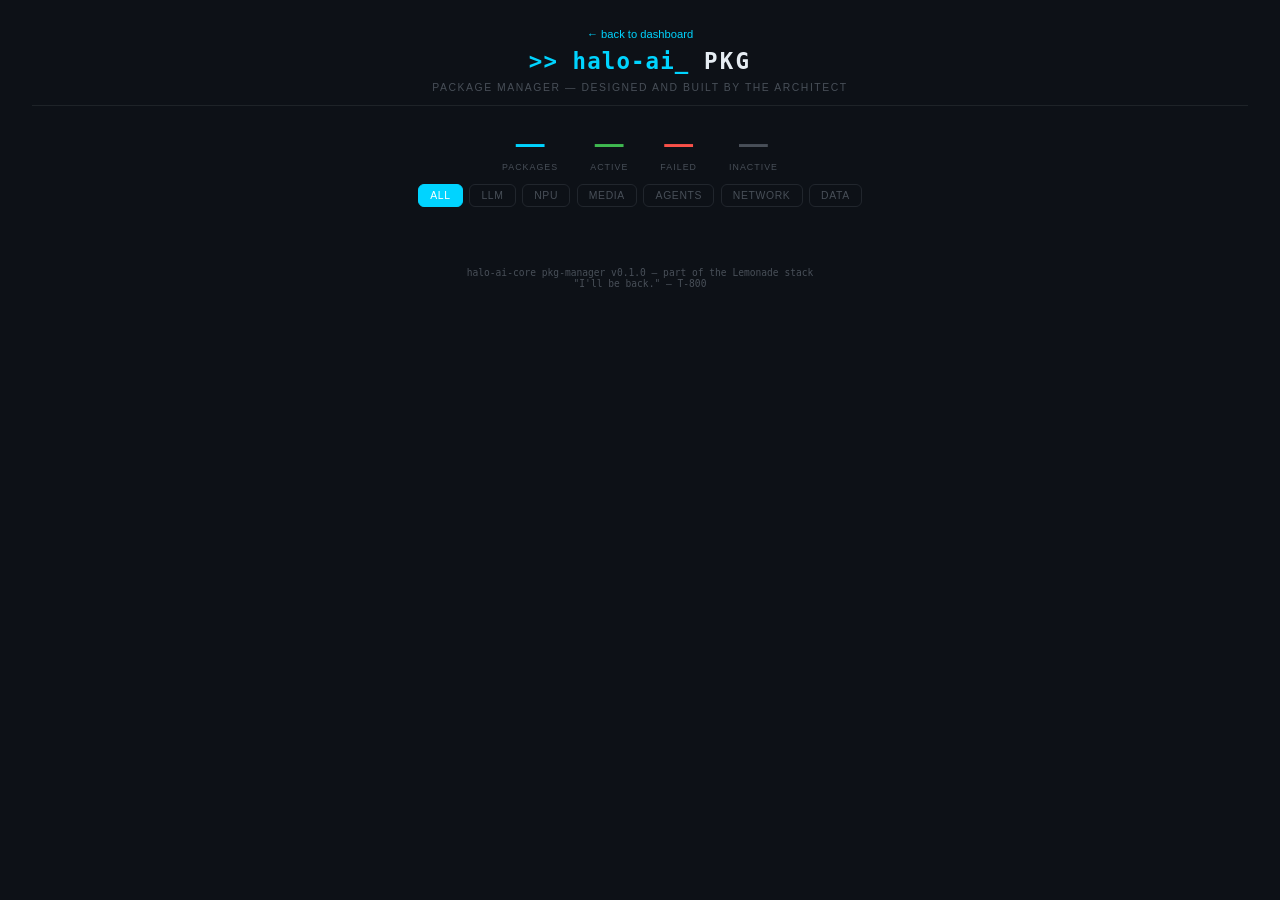
==== dashboard/packages.html @ 4f4d616e "add package manager dashboard and Caddy route New self-contained package manager service (pkg-manage" ====
<!DOCTYPE html>
<html lang="en" data-theme="dark" data-glass="frosted">
<head>
<meta charset="UTF-8">
<meta name="viewport" content="width=device-width, initial-scale=1.0">
<title>>> halo-ai_ PKG</title>
<style>
[data-theme="dark"] {
--bg:#0d1117;--surface:#161b22;--border:#21262d;--text:#e6edf3;--text-dim:#8b949e;--text-muted:#484f58;
--accent:#00d4ff;--green:#3fb950;--line:rgba(230,237,243,0.08);
--glass-frosted:rgba(22,27,34,0.7);--glass-clear:rgba(22,27,34,0.3);
--glow-border:rgba(0,212,255,0.3);--glow-shadow:rgba(0,212,255,0.1);--dot-green:rgba(63,185,80,0.5);
--npu:#3fb950;--gpu:#00d4ff;--img:#e879f9;--aud:#fb923c;
--orange:#fb923c;--red:#f85149;--btn-bg:#21262d;--btn-active:#00d4ff;
}
[data-theme="midnight"] {
--bg:#020817;--surface:#0a1628;--border:#1a2744;--text:#c8d6e5;--text-dim:#6b7fa3;--text-muted:#3a4f6f;
--accent:#4facfe;--green:#00f5a0;--line:rgba(200,214,229,0.06);
--glass-frosted:rgba(10,22,40,0.7);--glass-clear:rgba(10,22,40,0.3);
--glow-border:rgba(79,172,254,0.3);--glow-shadow:rgba(79,172,254,0.1);--dot-green:rgba(0,245,160,0.5);
--npu:#00f5a0;--gpu:#4facfe;--img:#c084fc;--aud:#fdba74;
--orange:#fdba74;--red:#f87171;--btn-bg:#132040;--btn-active:#4facfe;
}
[data-theme="ember"] {
--bg:#1a0a0a;--surface:#2a1215;--border:#4a2025;--text:#f0d0c0;--text-dim:#a08070;--text-muted:#604540;
--accent:#ff6b35;--green:#ffd700;--line:rgba(240,208,192,0.06);
--glass-frosted:rgba(42,18,21,0.7);--glass-clear:rgba(42,18,21,0.3);
--glow-border:rgba(255,107,53,0.3);--glow-shadow:rgba(255,107,53,0.1);--dot-green:rgba(255,215,0,0.5);
--npu:#ffd700;--gpu:#ff6b35;--img:#f472b6;--aud:#fbbf24;
--orange:#fbbf24;--red:#ef4444;--btn-bg:#3a1a20;--btn-active:#ff6b35;
}
[data-glass="frosted"] .pkg-card { background:var(--glass-frosted);backdrop-filter:blur(12px);-webkit-backdrop-filter:blur(12px); }
* { margin:0;padding:0;box-sizing:border-box; }
body { background:var(--bg);color:var(--text);font-family:-apple-system,BlinkMacSystemFont,'Segoe UI',Roboto,sans-serif;min-height:100vh; }
.mono { font-family:'SF Mono','Cascadia Code','Fira Code',Consolas,monospace; }

/* ── Header ── */
.header { padding:1.5rem 2rem 0;text-align:center; }
.logo { font-size:1.4rem;font-weight:700;letter-spacing:.05em;margin-bottom:.5rem; }
.logo .chevron { color:var(--accent); }
.logo .name { color:var(--accent); }
.logo .pkg { color:var(--text);font-weight:900;letter-spacing:.1em; }
.subtitle { font-size:.65rem;color:var(--text-muted);letter-spacing:.15em;text-transform:uppercase;margin-bottom:.5rem; }
.back-link { font-size:.7rem;color:var(--accent);text-decoration:none;display:inline-block;margin-bottom:.5rem; }
.back-link:hover { text-decoration:underline; }
.divider { width:100%;height:1px;background:var(--line);margin:.75rem 0; }

/* ── Summary Bar ── */
.summary { display:flex;justify-content:center;gap:2rem;padding:.75rem 2rem;flex-wrap:wrap; }
.sum-item { text-align:center; }
.sum-value { font-size:1.8rem;font-weight:800;line-height:1; }
.sum-value.active { color:var(--green); }
.sum-value.failed { color:var(--red); }
.sum-value.total { color:var(--accent); }
.sum-label { font-size:.55rem;color:var(--text-muted);text-transform:uppercase;letter-spacing:.12em;margin-top:.2rem; }

/* ── Filters ── */
.filters { display:flex;justify-content:center;gap:.4rem;padding:0 2rem .75rem;flex-wrap:wrap; }
.filter-btn {
  padding:.3rem .7rem;border-radius:6px;border:1px solid var(--border);
  background:transparent;color:var(--text-muted);font-size:.65rem;cursor:pointer;
  font-family:inherit;transition:all .2s;text-transform:uppercase;letter-spacing:.06em;
}
.filter-btn:hover { border-color:var(--accent);color:var(--text); }
.filter-btn.active { background:var(--btn-active);color:#fff;border-color:var(--btn-active); }

/* ── Package Grid ── */
.pkg-grid { display:grid;grid-template-columns:repeat(auto-fill,minmax(320px,1fr));gap:1rem;padding:0 2rem 2rem;max-width:1400px;margin:0 auto; }
.pkg-card {
  border:1px solid var(--border);border-radius:10px;padding:1rem;
  transition:all .3s;position:relative;overflow:hidden;
}
.pkg-card:hover { border-color:var(--glow-border);box-shadow:0 6px 24px rgba(0,0,0,.3); }
.pkg-card.status-active { border-left:3px solid var(--green); }
.pkg-card.status-failed { border-left:3px solid var(--red); }
.pkg-card.status-inactive { border-left:3px solid var(--text-muted); }

.pkg-header { display:flex;align-items:center;gap:.5rem;margin-bottom:.5rem; }
.pkg-dot { width:8px;height:8px;border-radius:50%;flex-shrink:0; }
.pkg-dot.active { background:var(--green);box-shadow:0 0 8px var(--dot-green); }
.pkg-dot.failed { background:var(--red);box-shadow:0 0 8px rgba(248,81,73,.4); }
.pkg-dot.inactive { background:var(--text-muted); }
.pkg-dot.na { background:var(--text-muted);opacity:.4; }
.pkg-name { font-size:.9rem;font-weight:700;flex:1; }
.pkg-version { font-size:.6rem;color:var(--accent);font-weight:600; }

.pkg-desc { font-size:.65rem;color:var(--text-dim);margin-bottom:.6rem; }

.pkg-meta { display:flex;flex-wrap:wrap;gap:.3rem;margin-bottom:.6rem; }
.pkg-pill {
  font-size:.55rem;padding:.15rem .4rem;border-radius:3px;
  border:1px solid var(--border);color:var(--text-muted);
  text-transform:uppercase;letter-spacing:.06em;
}
.pkg-pill.cat-llm { border-color:var(--gpu);color:var(--gpu); }
.pkg-pill.cat-npu { border-color:var(--npu);color:var(--npu); }
.pkg-pill.cat-media { border-color:var(--img);color:var(--img); }
.pkg-pill.cat-agents { border-color:var(--accent);color:var(--accent); }
.pkg-pill.cat-network { border-color:var(--green);color:var(--green); }
.pkg-pill.cat-data { border-color:var(--orange);color:var(--orange); }
.pkg-pill.port { border-color:var(--text-muted);color:var(--text-dim); }

.pkg-actions { display:flex;gap:.3rem;flex-wrap:wrap; }
.act-btn {
  padding:.3rem .6rem;border-radius:5px;border:1px solid var(--border);
  background:transparent;color:var(--text-muted);font-size:.6rem;cursor:pointer;
  font-family:inherit;transition:all .2s;
}
.act-btn:hover { border-color:var(--accent);color:var(--accent); }
.act-btn.start { border-color:var(--green);color:var(--green); }
.act-btn.start:hover { background:var(--green);color:#fff; }
.act-btn.stop { border-color:var(--red);color:var(--red); }
.act-btn.stop:hover { background:var(--red);color:#fff; }
.act-btn.restart { border-color:var(--orange);color:var(--orange); }
.act-btn.restart:hover { background:var(--orange);color:#fff; }
.act-btn.build { border-color:var(--accent);color:var(--accent); }
.act-btn.build:hover { background:var(--accent);color:#fff; }
.act-btn:disabled { opacity:.3;cursor:not-allowed; }

/* ── Toast ── */
.toast {
  position:fixed;bottom:2rem;right:2rem;padding:.6rem 1rem;border-radius:8px;
  background:var(--surface);border:1px solid var(--accent);color:var(--text);
  font-size:.75rem;z-index:999;opacity:0;transform:translateY(10px);
  transition:all .3s;pointer-events:none;
}
.toast.show { opacity:1;transform:translateY(0); }

/* ── Footer ── */
.footer { text-align:center;padding:1rem 2rem 2rem;font-size:.6rem;color:var(--text-muted); }

@media (max-width:750px) {
  .pkg-grid { grid-template-columns:1fr;padding:0 1rem 1rem; }
  .header { padding:1rem 1rem 0; }
  .summary { gap:1rem; }
}
</style>
</head>
<body>

<div class="header">
  <a href="/" class="back-link">&larr; back to dashboard</a>
  <div class="logo mono">
    <span class="chevron">&gt;&gt;</span>
    <span class="name"> halo-ai_</span>
    <span class="pkg"> PKG</span>
  </div>
  <div class="subtitle">Package Manager — Designed and built by the architect</div>
  <div class="divider"></div>
</div>

<div class="summary" id="summary">
  <div class="sum-item"><div class="sum-value total" id="s-total">—</div><div class="sum-label">Packages</div></div>
  <div class="sum-item"><div class="sum-value active" id="s-active">—</div><div class="sum-label">Active</div></div>
  <div class="sum-item"><div class="sum-value failed" id="s-failed">—</div><div class="sum-label">Failed</div></div>
  <div class="sum-item"><div class="sum-value" style="color:var(--text-muted)" id="s-inactive">—</div><div class="sum-label">Inactive</div></div>
</div>

<div class="filters" id="filters">
  <button class="filter-btn active" data-filter="all">All</button>
  <button class="filter-btn" data-filter="llm">LLM</button>
  <button class="filter-btn" data-filter="npu">NPU</button>
  <button class="filter-btn" data-filter="media">Media</button>
  <button class="filter-btn" data-filter="agents">Agents</button>
  <button class="filter-btn" data-filter="network">Network</button>
  <button class="filter-btn" data-filter="data">Data</button>
</div>

<div class="pkg-grid" id="grid"></div>

<div class="toast" id="toast"></div>

<div class="footer mono">
  halo-ai-core pkg-manager v0.1.0 — part of the Lemonade stack<br>
  "I'll be back." — T-800
</div>

<script>
const API = window.location.origin;
let allPkgs = [];
let currentFilter = 'all';

function toast(msg) {
  const t = document.getElementById('toast');
  t.textContent = msg;
  t.classList.add('show');
  setTimeout(() => t.classList.remove('show'), 3000);
}

async function fetchPkgs() {
  try {
    const r = await fetch(API + '/api/packages');
    allPkgs = await r.json();
    render();
  } catch (e) {
    console.error('Failed to fetch packages:', e);
  }
}

async function fetchSummary() {
  try {
    const r = await fetch(API + '/api/summary');
    const s = await r.json();
    document.getElementById('s-total').textContent = s.total;
    document.getElementById('s-active').textContent = s.active;
    document.getElementById('s-failed').textContent = s.failed;
    document.getElementById('s-inactive').textContent = s.inactive;
  } catch (e) {}
}

async function svcAction(service, action) {
  toast(`${action}ing ${service}...`);
  try {
    const r = await fetch(API + '/api/service', {
      method: 'POST',
      headers: {'Content-Type': 'application/json'},
      body: JSON.stringify({service, action})
    });
    const data = await r.json();
    toast(`${service}: ${data.status}`);
    setTimeout(() => { fetchPkgs(); fetchSummary(); }, 1000);
  } catch (e) {
    toast(`Error: ${e.message}`);
  }
}

async function buildPkg(name) {
  toast(`Building ${name}...`);
  try {
    const r = await fetch(API + '/api/build', {
      method: 'POST',
      headers: {'Content-Type': 'application/json'},
      body: JSON.stringify({package: name})
    });
    const data = await r.json();
    toast(`${name}: build started — log: ${data.log}`);
  } catch (e) {
    toast(`Build error: ${e.message}`);
  }
}

function render() {
  const grid = document.getElementById('grid');
  const filtered = currentFilter === 'all' ? allPkgs : allPkgs.filter(p => p.category === currentFilter);

  grid.innerHTML = filtered.map(p => {
    const st = p.status === 'n/a' ? 'na' : p.status;
    const ports = (p.ports || []).map(port => `<span class="pkg-pill port">:${port}</span>`).join('');
    const hasSvc = !!p.service;
    const hasBuild = !!p.build_cmd;

    return `
    <div class="pkg-card status-${st}">
      <div class="pkg-header">
        <div class="pkg-dot ${st}"></div>
        <div class="pkg-name mono">${p.name}</div>
        <div class="pkg-version mono">${p.version}</div>
      </div>
      <div class="pkg-desc">${p.description}</div>
      <div class="pkg-meta">
        <span class="pkg-pill cat-${p.category}">${p.category}</span>
        ${p.source ? `<span class="pkg-pill">${p.source.split(':')[0]}</span>` : ''}
        ${ports}
      </div>
      <div class="pkg-actions">
        ${hasSvc && st !== 'active' ? `<button class="act-btn start" onclick="svcAction('${p.service}','start')">Start</button>` : ''}
        ${hasSvc && st === 'active' ? `<button class="act-btn stop" onclick="svcAction('${p.service}','stop')">Stop</button>` : ''}
        ${hasSvc ? `<button class="act-btn restart" onclick="svcAction('${p.service}','restart')">Restart</button>` : ''}
        ${hasBuild ? `<button class="act-btn build" onclick="buildPkg('${p.name}')">Build</button>` : ''}
      </div>
    </div>`;
  }).join('');
}

// Filter buttons
document.getElementById('filters').addEventListener('click', e => {
  if (!e.target.classList.contains('filter-btn')) return;
  document.querySelectorAll('.filter-btn').forEach(b => b.classList.remove('active'));
  e.target.classList.add('active');
  currentFilter = e.target.dataset.filter;
  render();
});

// Theme sync — read from parent if in iframe, else localStorage
const savedTheme = localStorage.getItem('halo-theme') || 'dark';
const savedGlass = localStorage.getItem('halo-glass') || 'frosted';
document.documentElement.setAttribute('data-theme', savedTheme);
document.documentElement.setAttribute('data-glass', savedGlass);

// Initial load
fetchPkgs();
fetchSummary();

// Auto-refresh every 10s
setInterval(() => { fetchPkgs(); fetchSummary(); }, 10000);
</script>
</body>
</html>
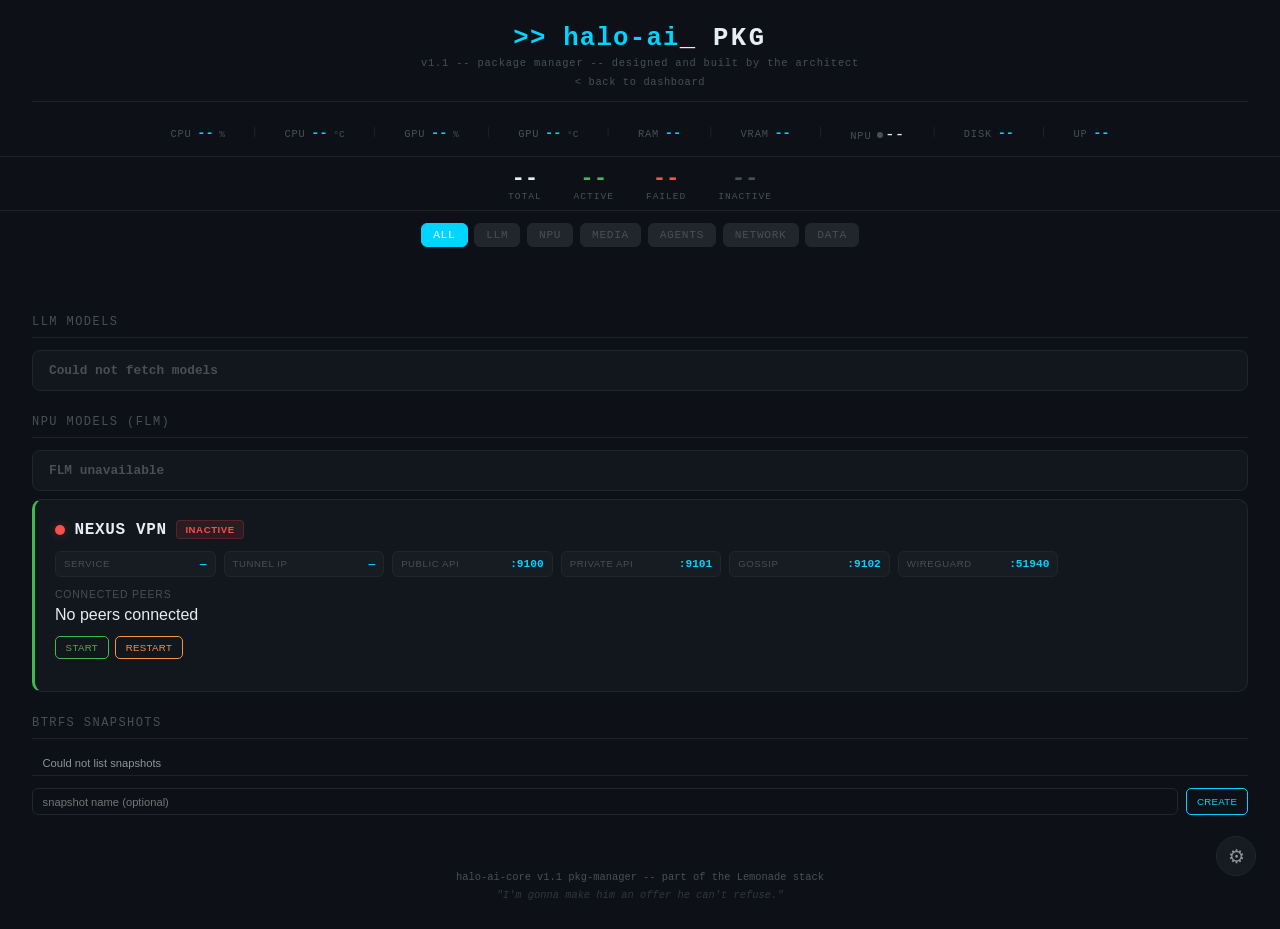
==== commit 1f0cf517: "v1.1: unified package manager + Nexus replaces SSH Mesh everywhere - pkg-manager.py: full rewrite me" ====
--- a/dashboard/packages.html
+++ b/dashboard/packages.html
@@ -5,294 +5,662 @@
 <meta name="viewport" content="width=device-width, initial-scale=1.0">
 <title>>> halo-ai_ PKG</title>
 <style>
+/* ── Theme Variables ── */
 [data-theme="dark"] {
---bg:#0d1117;--surface:#161b22;--border:#21262d;--text:#e6edf3;--text-dim:#8b949e;--text-muted:#484f58;
---accent:#00d4ff;--green:#3fb950;--line:rgba(230,237,243,0.08);
---glass-frosted:rgba(22,27,34,0.7);--glass-clear:rgba(22,27,34,0.3);
---glow-border:rgba(0,212,255,0.3);--glow-shadow:rgba(0,212,255,0.1);--dot-green:rgba(63,185,80,0.5);
---npu:#3fb950;--gpu:#00d4ff;--img:#e879f9;--aud:#fb923c;
---orange:#fb923c;--red:#f85149;--btn-bg:#21262d;--btn-active:#00d4ff;
+ --bg:#0d1117;--surface:#161b22;--border:#21262d;--text:#e6edf3;--text-dim:#8b949e;--text-muted:#484f58;
+ --accent:#00d4ff;--green:#3fb950;--red:#f85149;--orange:#fb923c;--line:rgba(230,237,243,0.08);
+ --settings-bg:#161b22;--settings-border:#30363d;--btn-bg:#21262d;--btn-active:#00d4ff;
+ --glass-frosted:rgba(22,27,34,0.7);--glass-clear:rgba(22,27,34,0.3);--glass-holo:rgba(22,27,34,0.4);
+ --glow-border:rgba(0,212,255,0.3);--glow-shadow:rgba(0,212,255,0.1);--dot-green:rgba(63,185,80,0.5);
+ --npu:#3fb950;--gpu:#00d4ff;--img:#e879f9;--aud:#fb923c;
 }
 [data-theme="midnight"] {
---bg:#020817;--surface:#0a1628;--border:#1a2744;--text:#c8d6e5;--text-dim:#6b7fa3;--text-muted:#3a4f6f;
---accent:#4facfe;--green:#00f5a0;--line:rgba(200,214,229,0.06);
---glass-frosted:rgba(10,22,40,0.7);--glass-clear:rgba(10,22,40,0.3);
---glow-border:rgba(79,172,254,0.3);--glow-shadow:rgba(79,172,254,0.1);--dot-green:rgba(0,245,160,0.5);
---npu:#00f5a0;--gpu:#4facfe;--img:#c084fc;--aud:#fdba74;
---orange:#fdba74;--red:#f87171;--btn-bg:#132040;--btn-active:#4facfe;
+ --bg:#020817;--surface:#0a1628;--border:#1a2744;--text:#c8d6e5;--text-dim:#6b7fa3;--text-muted:#3a4f6f;
+ --accent:#4facfe;--green:#00f5a0;--red:#f87171;--orange:#fdba74;--line:rgba(200,214,229,0.06);
+ --settings-bg:#0a1628;--settings-border:#1a2744;--btn-bg:#132040;--btn-active:#4facfe;
+ --glass-frosted:rgba(10,22,40,0.7);--glass-clear:rgba(10,22,40,0.3);--glass-holo:rgba(10,22,40,0.4);
+ --glow-border:rgba(79,172,254,0.3);--glow-shadow:rgba(79,172,254,0.1);--dot-green:rgba(0,245,160,0.5);
+ --npu:#00f5a0;--gpu:#4facfe;--img:#c084fc;--aud:#fdba74;
 }
 [data-theme="ember"] {
---bg:#1a0a0a;--surface:#2a1215;--border:#4a2025;--text:#f0d0c0;--text-dim:#a08070;--text-muted:#604540;
---accent:#ff6b35;--green:#ffd700;--line:rgba(240,208,192,0.06);
---glass-frosted:rgba(42,18,21,0.7);--glass-clear:rgba(42,18,21,0.3);
---glow-border:rgba(255,107,53,0.3);--glow-shadow:rgba(255,107,53,0.1);--dot-green:rgba(255,215,0,0.5);
---npu:#ffd700;--gpu:#ff6b35;--img:#f472b6;--aud:#fbbf24;
---orange:#fbbf24;--red:#ef4444;--btn-bg:#3a1a20;--btn-active:#ff6b35;
-}
-[data-glass="frosted"] .pkg-card { background:var(--glass-frosted);backdrop-filter:blur(12px);-webkit-backdrop-filter:blur(12px); }
-* { margin:0;padding:0;box-sizing:border-box; }
-body { background:var(--bg);color:var(--text);font-family:-apple-system,BlinkMacSystemFont,'Segoe UI',Roboto,sans-serif;min-height:100vh; }
-.mono { font-family:'SF Mono','Cascadia Code','Fira Code',Consolas,monospace; }
-
+ --bg:#1a0a0a;--surface:#2a1215;--border:#4a2025;--text:#f0d0c0;--text-dim:#a08070;--text-muted:#604540;
+ --accent:#ff6b35;--green:#ffd700;--red:#ef4444;--orange:#fbbf24;--line:rgba(240,208,192,0.06);
+ --settings-bg:#2a1215;--settings-border:#4a2025;--btn-bg:#3a1a20;--btn-active:#ff6b35;
+ --glass-frosted:rgba(42,18,21,0.7);--glass-clear:rgba(42,18,21,0.3);--glass-holo:rgba(42,18,21,0.4);
+ --glow-border:rgba(255,107,53,0.3);--glow-shadow:rgba(255,107,53,0.1);--dot-green:rgba(255,215,0,0.5);
+ --npu:#ffd700;--gpu:#ff6b35;--img:#f472b6;--aud:#fbbf24;
+}
+/* ── Glass Effects ── */
+[data-glass="frosted"] .glass { background:var(--glass-frosted);backdrop-filter:blur(12px);-webkit-backdrop-filter:blur(12px); }
+[data-glass="clear"] .glass { background:var(--glass-clear);backdrop-filter:blur(2px);-webkit-backdrop-filter:blur(2px); }
+[data-glass="solid"] .glass { background:var(--surface); }
+[data-glass="hologram"] .glass { background:var(--glass-holo);backdrop-filter:blur(8px) saturate(1.8);-webkit-backdrop-filter:blur(8px) saturate(1.8);border-color:var(--glow-border);box-shadow:0 0 20px var(--glow-shadow),inset 0 1px 0 rgba(255,255,255,0.05); }
+/* ── Reset & Base ── */
+*{margin:0;padding:0;box-sizing:border-box;}
+body{background:var(--bg);color:var(--text);font-family:-apple-system,BlinkMacSystemFont,'Segoe UI',Roboto,sans-serif;min-height:100vh;transition:background .3s,color .3s;}
+.mono{font-family:'SF Mono','Cascadia Code','Fira Code',Consolas,monospace;}
+a{color:var(--accent);text-decoration:none;}
+a:hover{text-decoration:underline;}
 /* ── Header ── */
-.header { padding:1.5rem 2rem 0;text-align:center; }
-.logo { font-size:1.4rem;font-weight:700;letter-spacing:.05em;margin-bottom:.5rem; }
-.logo .chevron { color:var(--accent); }
-.logo .name { color:var(--accent); }
-.logo .pkg { color:var(--text);font-weight:900;letter-spacing:.1em; }
-.subtitle { font-size:.65rem;color:var(--text-muted);letter-spacing:.15em;text-transform:uppercase;margin-bottom:.5rem; }
-.back-link { font-size:.7rem;color:var(--accent);text-decoration:none;display:inline-block;margin-bottom:.5rem; }
-.back-link:hover { text-decoration:underline; }
-.divider { width:100%;height:1px;background:var(--line);margin:.75rem 0; }
-
-/* ── Summary Bar ── */
-.summary { display:flex;justify-content:center;gap:2rem;padding:.75rem 2rem;flex-wrap:wrap; }
-.sum-item { text-align:center; }
-.sum-value { font-size:1.8rem;font-weight:800;line-height:1; }
-.sum-value.active { color:var(--green); }
-.sum-value.failed { color:var(--red); }
-.sum-value.total { color:var(--accent); }
-.sum-label { font-size:.55rem;color:var(--text-muted);text-transform:uppercase;letter-spacing:.12em;margin-top:.2rem; }
-
-/* ── Filters ── */
-.filters { display:flex;justify-content:center;gap:.4rem;padding:0 2rem .75rem;flex-wrap:wrap; }
-.filter-btn {
-  padding:.3rem .7rem;border-radius:6px;border:1px solid var(--border);
-  background:transparent;color:var(--text-muted);font-size:.65rem;cursor:pointer;
-  font-family:inherit;transition:all .2s;text-transform:uppercase;letter-spacing:.06em;
-}
-.filter-btn:hover { border-color:var(--accent);color:var(--text); }
-.filter-btn.active { background:var(--btn-active);color:#fff;border-color:var(--btn-active); }
-
+.header{padding:1.5rem 2rem .75rem;text-align:center;}
+.logo{font-size:1.6rem;font-weight:700;letter-spacing:.05em;margin-bottom:.25rem;}
+.logo .chevron,.logo .name{color:var(--accent);}
+.logo .underscore,.logo .label{color:var(--text);}
+.logo .label{font-weight:900;letter-spacing:.1em;}
+.subtitle{font-size:.65rem;color:var(--text-muted);letter-spacing:.08em;margin-bottom:.15rem;}
+.back-link{font-size:.65rem;color:var(--text-muted);letter-spacing:.06em;}
+.back-link:hover{color:var(--accent);}
+.divider{width:100%;height:1px;background:var(--line);margin:.75rem 0 0;}
+/* ── Stats Bar ── */
+.stats-bar{padding:.75rem 2rem;display:flex;flex-wrap:wrap;justify-content:center;gap:.25rem 1.5rem;}
+.stat{display:inline-flex;align-items:baseline;gap:.35rem;white-space:nowrap;}
+.stat-label{font-size:.65rem;color:var(--text-muted);text-transform:uppercase;letter-spacing:.08em;}
+.stat-value{font-size:.85rem;font-weight:700;color:var(--accent);transition:color .3s;}
+.stat-unit{font-size:.6rem;color:var(--text-muted);}
+.stat-sep{color:var(--text-muted);opacity:.3;font-size:.7rem;margin:0 .15rem;}
+.npu-dot{display:inline-block;width:6px;height:6px;border-radius:50%;margin-right:2px;vertical-align:middle;}
+.npu-dot.on{background:var(--green);box-shadow:0 0 6px var(--dot-green);}
+.npu-dot.off{background:var(--text-muted);}
+/* ── Summary Row ── */
+.summary-row{display:flex;justify-content:center;gap:2rem;padding:.5rem 2rem;border-top:1px solid var(--line);border-bottom:1px solid var(--line);}
+.summary-item{text-align:center;}
+.summary-num{font-size:1.4rem;font-weight:800;}
+.summary-label{font-size:.6rem;color:var(--text-muted);text-transform:uppercase;letter-spacing:.1em;}
+.summary-num.green{color:var(--green);}
+.summary-num.red{color:var(--red);}
+.summary-num.muted{color:var(--text-muted);}
+/* ── Filter Bar ── */
+.filter-bar{display:flex;flex-wrap:wrap;justify-content:center;gap:.4rem;padding:.75rem 2rem;}
+.filter-btn{padding:.3rem .7rem;border-radius:6px;border:1px solid var(--border);background:var(--btn-bg);color:var(--text-muted);font-size:.7rem;cursor:pointer;font-family:inherit;transition:all .2s;text-transform:uppercase;letter-spacing:.06em;}
+.filter-btn:hover{border-color:var(--accent);color:var(--text);}
+.filter-btn.active{background:var(--btn-active);color:#fff;border-color:var(--btn-active);}
+/* ── Main ── */
+.main{padding:1.5rem 2rem;max-width:1280px;margin:0 auto;}
 /* ── Package Grid ── */
-.pkg-grid { display:grid;grid-template-columns:repeat(auto-fill,minmax(320px,1fr));gap:1rem;padding:0 2rem 2rem;max-width:1400px;margin:0 auto; }
-.pkg-card {
-  border:1px solid var(--border);border-radius:10px;padding:1rem;
-  transition:all .3s;position:relative;overflow:hidden;
-}
-.pkg-card:hover { border-color:var(--glow-border);box-shadow:0 6px 24px rgba(0,0,0,.3); }
-.pkg-card.status-active { border-left:3px solid var(--green); }
-.pkg-card.status-failed { border-left:3px solid var(--red); }
-.pkg-card.status-inactive { border-left:3px solid var(--text-muted); }
-
-.pkg-header { display:flex;align-items:center;gap:.5rem;margin-bottom:.5rem; }
-.pkg-dot { width:8px;height:8px;border-radius:50%;flex-shrink:0; }
-.pkg-dot.active { background:var(--green);box-shadow:0 0 8px var(--dot-green); }
-.pkg-dot.failed { background:var(--red);box-shadow:0 0 8px rgba(248,81,73,.4); }
-.pkg-dot.inactive { background:var(--text-muted); }
-.pkg-dot.na { background:var(--text-muted);opacity:.4; }
-.pkg-name { font-size:.9rem;font-weight:700;flex:1; }
-.pkg-version { font-size:.6rem;color:var(--accent);font-weight:600; }
-
-.pkg-desc { font-size:.65rem;color:var(--text-dim);margin-bottom:.6rem; }
-
-.pkg-meta { display:flex;flex-wrap:wrap;gap:.3rem;margin-bottom:.6rem; }
-.pkg-pill {
-  font-size:.55rem;padding:.15rem .4rem;border-radius:3px;
-  border:1px solid var(--border);color:var(--text-muted);
-  text-transform:uppercase;letter-spacing:.06em;
-}
-.pkg-pill.cat-llm { border-color:var(--gpu);color:var(--gpu); }
-.pkg-pill.cat-npu { border-color:var(--npu);color:var(--npu); }
-.pkg-pill.cat-media { border-color:var(--img);color:var(--img); }
-.pkg-pill.cat-agents { border-color:var(--accent);color:var(--accent); }
-.pkg-pill.cat-network { border-color:var(--green);color:var(--green); }
-.pkg-pill.cat-data { border-color:var(--orange);color:var(--orange); }
-.pkg-pill.port { border-color:var(--text-muted);color:var(--text-dim); }
-
-.pkg-actions { display:flex;gap:.3rem;flex-wrap:wrap; }
-.act-btn {
-  padding:.3rem .6rem;border-radius:5px;border:1px solid var(--border);
-  background:transparent;color:var(--text-muted);font-size:.6rem;cursor:pointer;
-  font-family:inherit;transition:all .2s;
-}
-.act-btn:hover { border-color:var(--accent);color:var(--accent); }
-.act-btn.start { border-color:var(--green);color:var(--green); }
-.act-btn.start:hover { background:var(--green);color:#fff; }
-.act-btn.stop { border-color:var(--red);color:var(--red); }
-.act-btn.stop:hover { background:var(--red);color:#fff; }
-.act-btn.restart { border-color:var(--orange);color:var(--orange); }
-.act-btn.restart:hover { background:var(--orange);color:#fff; }
-.act-btn.build { border-color:var(--accent);color:var(--accent); }
-.act-btn.build:hover { background:var(--accent);color:#fff; }
-.act-btn:disabled { opacity:.3;cursor:not-allowed; }
-
+.pkg-grid{display:grid;grid-template-columns:1fr 1fr;gap:1rem;margin-bottom:2rem;}
+.pkg-card{border:1px solid var(--border);border-radius:10px;padding:1rem 1.15rem;transition:all .3s;display:flex;flex-direction:column;gap:.6rem;border-left:3px solid var(--border);}
+.pkg-card:hover{border-color:var(--glow-border);box-shadow:0 6px 24px rgba(0,0,0,.3);}
+.pkg-card.status-active{border-left-color:var(--green);}
+.pkg-card.status-failed{border-left-color:var(--red);}
+.pkg-card.status-inactive{border-left-color:var(--text-muted);}
+.pkg-card.status-na{border-left-color:var(--border);}
+.pkg-head{display:flex;align-items:center;gap:.5rem;}
+.pkg-dot{width:8px;height:8px;border-radius:50%;flex-shrink:0;}
+.pkg-dot.active{background:var(--green);box-shadow:0 0 8px var(--dot-green);}
+.pkg-dot.failed{background:var(--red);box-shadow:0 0 8px rgba(248,81,73,.4);}
+.pkg-dot.inactive,.pkg-dot.na{background:var(--text-muted);}
+.pkg-name{font-size:.95rem;font-weight:700;}
+.pkg-ver{font-size:.65rem;color:var(--accent);margin-left:auto;font-weight:600;}
+.pkg-desc{font-size:.7rem;color:var(--text-dim);line-height:1.4;}
+.pkg-pills{display:flex;flex-wrap:wrap;gap:.3rem;}
+.pill{font-size:.55rem;padding:.15rem .45rem;border-radius:4px;border:1px solid var(--border);color:var(--text-muted);text-transform:uppercase;letter-spacing:.06em;}
+.pill.cat-llm{border-color:var(--gpu);color:var(--gpu);}
+.pill.cat-npu{border-color:var(--npu);color:var(--npu);}
+.pill.cat-media{border-color:var(--img);color:var(--img);}
+.pill.cat-agents{border-color:var(--accent);color:var(--accent);}
+.pill.cat-network{border-color:var(--green);color:var(--green);}
+.pill.cat-data{border-color:var(--orange);color:var(--orange);}
+.pill.src{border-color:var(--border);color:var(--text-muted);}
+.pill.port{border-color:var(--text-muted);color:var(--text-muted);}
+.pkg-actions{display:flex;gap:.4rem;margin-top:auto;}
+.act-btn{padding:.3rem .6rem;border-radius:5px;border:1px solid;font-size:.6rem;cursor:pointer;font-family:inherit;transition:all .2s;background:transparent;text-transform:uppercase;letter-spacing:.04em;}
+.act-btn:disabled{opacity:.3;cursor:not-allowed;}
+.act-btn.start{border-color:var(--green);color:var(--green);}
+.act-btn.start:hover:not(:disabled){background:var(--green);color:#fff;}
+.act-btn.stop{border-color:var(--red);color:var(--red);}
+.act-btn.stop:hover:not(:disabled){background:var(--red);color:#fff;}
+.act-btn.restart{border-color:var(--orange);color:var(--orange);}
+.act-btn.restart:hover:not(:disabled){background:var(--orange);color:#fff;}
+.act-btn.build{border-color:var(--accent);color:var(--accent);}
+.act-btn.build:hover:not(:disabled){background:var(--accent);color:#fff;}
+/* ── Section Headers ── */
+.section-title{font-size:.75rem;color:var(--text-muted);text-transform:uppercase;letter-spacing:.12em;margin:1.5rem 0 .75rem;padding-bottom:.5rem;border-bottom:1px solid var(--line);}
+/* ── Model List ── */
+.model-card{border:1px solid var(--border);border-radius:8px;padding:.75rem 1rem;margin-bottom:.5rem;display:flex;align-items:center;gap:.75rem;transition:all .2s;}
+.model-card:hover{border-color:var(--glow-border);}
+.model-name{font-size:.8rem;font-weight:600;flex:1;overflow:hidden;text-overflow:ellipsis;white-space:nowrap;}
+.model-meta{font-size:.6rem;color:var(--text-muted);}
+.model-dl{font-size:.55rem;padding:.15rem .4rem;border-radius:3px;border:1px solid;}
+.model-dl.yes{color:var(--green);border-color:var(--green);}
+.model-dl.no{color:var(--text-muted);border-color:var(--border);}
+.model-actions{display:flex;gap:.3rem;}
+/* ── Nexus VPN ── */
+.nexus-card{border:1px solid var(--border);border-radius:10px;padding:1.25rem;border-left:3px solid var(--green);}
+[data-glass="frosted"] .nexus-card{background:var(--glass-frosted);backdrop-filter:blur(12px);}
+.nexus-card.offline{border-left-color:var(--red);}
+.nexus-header{display:flex;align-items:center;gap:.6rem;margin-bottom:.75rem;}
+.nexus-dot{width:10px;height:10px;border-radius:50%;flex-shrink:0;}
+.nexus-dot.on{background:var(--green);box-shadow:0 0 10px var(--dot-green);}
+.nexus-dot.off{background:var(--red);box-shadow:0 0 10px rgba(248,81,73,.3);}
+.nexus-title{font-size:1rem;font-weight:800;letter-spacing:.04em;}
+.nexus-badge{font-size:.6rem;padding:.2rem .5rem;border-radius:4px;text-transform:uppercase;letter-spacing:.06em;font-weight:600;}
+.nexus-badge.on{background:rgba(63,185,80,.15);color:var(--green);border:1px solid rgba(63,185,80,.3);}
+.nexus-badge.off{background:rgba(248,81,73,.1);color:var(--red);border:1px solid rgba(248,81,73,.2);}
+.nexus-info{display:grid;grid-template-columns:repeat(auto-fill,minmax(160px,1fr));gap:.5rem;margin-bottom:.75rem;}
+.nexus-info-item{display:flex;justify-content:space-between;padding:.35rem .5rem;border-radius:6px;background:rgba(255,255,255,.02);border:1px solid var(--border);}
+.nexus-info-label{font-size:.6rem;color:var(--text-muted);text-transform:uppercase;letter-spacing:.06em;}
+.nexus-info-value{font-size:.7rem;color:var(--accent);font-weight:600;}
+.nexus-peers-title{font-size:.65rem;color:var(--text-muted);text-transform:uppercase;letter-spacing:.08em;margin-bottom:.4rem;}
+.nexus-peer{display:flex;align-items:center;gap:.5rem;padding:.3rem .5rem;border-bottom:1px solid var(--line);font-size:.7rem;}
+.nexus-peer:last-child{border-bottom:none;}
+.nexus-actions{display:flex;gap:.4rem;margin:.75rem 0;flex-wrap:wrap;}
+/* ── Snapshots ── */
+.snap-list{display:flex;flex-direction:column;gap:.3rem;}
+.snap-item{display:flex;align-items:center;gap:.5rem;padding:.4rem .65rem;border-bottom:1px solid var(--line);font-size:.7rem;color:var(--text-dim);}
+.snap-create{display:flex;gap:.5rem;margin-top:.75rem;}
+.snap-input{flex:1;background:var(--bg);border:1px solid var(--border);border-radius:6px;padding:.4rem .6rem;color:var(--text);font-size:.7rem;font-family:inherit;outline:none;}
+.snap-input:focus{border-color:var(--accent);}
 /* ── Toast ── */
-.toast {
-  position:fixed;bottom:2rem;right:2rem;padding:.6rem 1rem;border-radius:8px;
-  background:var(--surface);border:1px solid var(--accent);color:var(--text);
-  font-size:.75rem;z-index:999;opacity:0;transform:translateY(10px);
-  transition:all .3s;pointer-events:none;
-}
-.toast.show { opacity:1;transform:translateY(0); }
-
+.toast-container{position:fixed;top:1rem;right:1rem;z-index:500;display:flex;flex-direction:column;gap:.5rem;}
+.toast{padding:.6rem 1rem;border-radius:8px;font-size:.75rem;color:#fff;animation:toastIn .3s ease,toastOut .3s ease 2.7s forwards;max-width:320px;}
+.toast.ok{background:var(--green);}
+.toast.err{background:var(--red);}
+.toast.info{background:var(--accent);}
+@keyframes toastIn{from{opacity:0;transform:translateX(40px);}to{opacity:1;transform:translateX(0);}}
+@keyframes toastOut{from{opacity:1;}to{opacity:0;}}
+/* ── Settings ── */
+.settings-btn{position:fixed;bottom:1.5rem;right:1.5rem;width:40px;height:40px;border-radius:50%;border:1px solid var(--border);background:var(--settings-bg);color:var(--text-dim);cursor:pointer;display:flex;align-items:center;justify-content:center;font-size:1.2rem;transition:all .3s;z-index:100;}
+.settings-btn:hover{color:var(--accent);border-color:var(--accent);transform:rotate(45deg);}
+.settings-overlay{position:fixed;inset:0;background:rgba(0,0,0,.5);z-index:200;display:none;align-items:center;justify-content:center;backdrop-filter:blur(4px);}
+.settings-overlay.open{display:flex;}
+.settings-panel{background:var(--settings-bg);border:1px solid var(--settings-border);border-radius:12px;padding:1.5rem;width:320px;}
+.settings-panel h2{font-size:1rem;margin-bottom:1.25rem;}
+.settings-group{margin-bottom:1.25rem;}
+.settings-group label{display:block;font-size:.7rem;color:var(--text-dim);text-transform:uppercase;letter-spacing:.1em;margin-bottom:.5rem;}
+.settings-options{display:flex;flex-wrap:wrap;gap:.4rem;}
+.opt-btn{padding:.35rem .7rem;border-radius:6px;border:1px solid var(--border);background:var(--btn-bg);color:var(--text-dim);font-size:.75rem;cursor:pointer;transition:all .2s;font-family:inherit;}
+.opt-btn:hover{border-color:var(--accent);color:var(--text);}
+.opt-btn.active{background:var(--btn-active);color:#fff;border-color:var(--btn-active);}
+.settings-close{width:100%;margin-top:.75rem;padding:.5rem;border-radius:8px;border:1px solid var(--border);background:var(--btn-bg);color:var(--text);font-size:.8rem;cursor:pointer;transition:all .2s;font-family:inherit;}
+.settings-close:hover{border-color:var(--accent);}
 /* ── Footer ── */
-.footer { text-align:center;padding:1rem 2rem 2rem;font-size:.6rem;color:var(--text-muted); }
-
-@media (max-width:750px) {
-  .pkg-grid { grid-template-columns:1fr;padding:0 1rem 1rem; }
-  .header { padding:1rem 1rem 0; }
-  .summary { gap:1rem; }
+.footer{text-align:center;padding:2rem 1rem 1.5rem;font-size:.65rem;color:var(--text-muted);}
+.footer .quote{font-style:italic;margin-top:.35rem;opacity:.6;}
+/* ── Responsive ── */
+@media(max-width:750px){
+ .header{padding:1rem 1rem .5rem;}.logo{font-size:1.2rem;}
+ .stats-bar{padding:.5rem 1rem;gap:.2rem .8rem;}
+ .pkg-grid{grid-template-columns:1fr;}
+ .main{padding:1rem;}
+ .summary-row{gap:1rem;padding:.5rem 1rem;}
+ .settings-panel{width:90vw;}
 }
 </style>
 </head>
 <body>
 
+<!-- Toast Container -->
+<div class="toast-container" id="toasts"></div>
+
+<!-- Header -->
 <div class="header">
-  <a href="/" class="back-link">&larr; back to dashboard</a>
-  <div class="logo mono">
-    <span class="chevron">&gt;&gt;</span>
-    <span class="name"> halo-ai_</span>
-    <span class="pkg"> PKG</span>
+ <div class="logo mono"><span class="chevron">&gt;&gt;</span><span class="name"> halo-ai</span><span class="underscore">_</span> <span class="label">PKG</span></div>
+ <div class="subtitle mono">v1.1 -- package manager -- designed and built by the architect</div>
+ <a href="/" class="back-link mono">&lt; back to dashboard</a>
+ <div class="divider"></div>
+</div>
+
+<!-- Stats Bar -->
+<div class="stats-bar mono" id="stats-bar">
+ <div class="stat"><span class="stat-label">cpu</span><span class="stat-value" id="s-cpu">--</span><span class="stat-unit">%</span></div><span class="stat-sep">|</span>
+ <div class="stat"><span class="stat-label">cpu</span><span class="stat-value" id="s-ctemp">--</span><span class="stat-unit">&deg;C</span></div><span class="stat-sep">|</span>
+ <div class="stat"><span class="stat-label">gpu</span><span class="stat-value" id="s-gpu">--</span><span class="stat-unit">%</span></div><span class="stat-sep">|</span>
+ <div class="stat"><span class="stat-label">gpu</span><span class="stat-value" id="s-gtemp">--</span><span class="stat-unit">&deg;C</span></div><span class="stat-sep">|</span>
+ <div class="stat"><span class="stat-label">ram</span><span class="stat-value" id="s-ram">--</span></div><span class="stat-sep">|</span>
+ <div class="stat"><span class="stat-label">vram</span><span class="stat-value" id="s-vram">--</span></div><span class="stat-sep">|</span>
+ <div class="stat"><span class="stat-label">npu</span><span id="s-npu"><span class="npu-dot off"></span>--</span></div><span class="stat-sep">|</span>
+ <div class="stat"><span class="stat-label">disk</span><span class="stat-value" id="s-disk">--</span></div><span class="stat-sep">|</span>
+ <div class="stat"><span class="stat-label">up</span><span class="stat-value" id="s-uptime">--</span></div>
+</div>
+
+<!-- Summary Row -->
+<div class="summary-row mono" id="summary-row">
+ <div class="summary-item"><div class="summary-num" id="sum-total">--</div><div class="summary-label">Total</div></div>
+ <div class="summary-item"><div class="summary-num green" id="sum-active">--</div><div class="summary-label">Active</div></div>
+ <div class="summary-item"><div class="summary-num red" id="sum-failed">--</div><div class="summary-label">Failed</div></div>
+ <div class="summary-item"><div class="summary-num muted" id="sum-inactive">--</div><div class="summary-label">Inactive</div></div>
+</div>
+
+<!-- Filter Bar -->
+<div class="filter-bar mono">
+ <button class="filter-btn active" data-filter="all">All</button>
+ <button class="filter-btn" data-filter="llm">LLM</button>
+ <button class="filter-btn" data-filter="npu">NPU</button>
+ <button class="filter-btn" data-filter="media">Media</button>
+ <button class="filter-btn" data-filter="agents">Agents</button>
+ <button class="filter-btn" data-filter="network">Network</button>
+ <button class="filter-btn" data-filter="data">Data</button>
+</div>
+
+<!-- Main Content -->
+<div class="main">
+
+ <!-- Package Grid -->
+ <div class="pkg-grid" id="pkg-grid"></div>
+
+ <!-- Models Section -->
+ <div class="section-title mono">LLM Models</div>
+ <div id="model-list"></div>
+
+ <div class="section-title mono">NPU Models (FLM)</div>
+ <div id="flm-list"></div>
+
+ <!-- Nexus VPN Section -->
+ <div class="nexus-card" id="nexus-card">
+  <div class="nexus-header">
+   <div class="nexus-dot off" id="nexus-dot"></div>
+   <div class="nexus-title mono">NEXUS VPN</div>
+   <span class="nexus-badge off" id="nexus-badge">inactive</span>
   </div>
-  <div class="subtitle">Package Manager — Designed and built by the architect</div>
-  <div class="divider"></div>
+  <div class="nexus-info">
+   <div class="nexus-info-item"><span class="nexus-info-label">Service</span><span class="nexus-info-value mono" id="nx-svc">—</span></div>
+   <div class="nexus-info-item"><span class="nexus-info-label">Tunnel IP</span><span class="nexus-info-value mono" id="nx-ip">—</span></div>
+   <div class="nexus-info-item"><span class="nexus-info-label">Public API</span><span class="nexus-info-value mono">:9100</span></div>
+   <div class="nexus-info-item"><span class="nexus-info-label">Private API</span><span class="nexus-info-value mono">:9101</span></div>
+   <div class="nexus-info-item"><span class="nexus-info-label">Gossip</span><span class="nexus-info-value mono">:9102</span></div>
+   <div class="nexus-info-item"><span class="nexus-info-label">WireGuard</span><span class="nexus-info-value mono">:51940</span></div>
+  </div>
+  <div><div class="nexus-peers-title">Connected Peers</div><div id="nexus-peers">No peers connected</div></div>
+  <div class="nexus-actions">
+   <button class="act-btn start" onclick="nexusAction('start')" id="nx-start">Start</button>
+   <button class="act-btn stop" onclick="nexusAction('stop')" id="nx-stop" style="display:none">Stop</button>
+   <button class="act-btn restart" onclick="nexusAction('restart')">Restart</button>
+  </div>
+ </div>
+
+ <div class="section-title mono">Btrfs Snapshots</div>
+ <div id="snap-section">
+  <div class="snap-list" id="snap-list"></div>
+  <div class="snap-create">
+   <input type="text" class="snap-input mono" id="snap-name" placeholder="snapshot name (optional)">
+   <button class="act-btn build" id="snap-create-btn" onclick="createSnapshot()">Create</button>
+  </div>
+ </div>
+
 </div>
 
-<div class="summary" id="summary">
-  <div class="sum-item"><div class="sum-value total" id="s-total">—</div><div class="sum-label">Packages</div></div>
-  <div class="sum-item"><div class="sum-value active" id="s-active">—</div><div class="sum-label">Active</div></div>
-  <div class="sum-item"><div class="sum-value failed" id="s-failed">—</div><div class="sum-label">Failed</div></div>
-  <div class="sum-item"><div class="sum-value" style="color:var(--text-muted)" id="s-inactive">—</div><div class="sum-label">Inactive</div></div>
+<!-- Settings Button -->
+<button class="settings-btn" onclick="toggleSettings()" title="Settings">&#9881;</button>
+
+<!-- Settings Overlay -->
+<div class="settings-overlay" id="settings-overlay">
+ <div class="settings-panel">
+  <h2 class="mono">Settings</h2>
+  <div class="settings-group">
+   <label>Theme</label>
+   <div class="settings-options" id="theme-opts">
+    <button class="opt-btn" data-val="dark">Dark</button>
+    <button class="opt-btn" data-val="midnight">Midnight</button>
+    <button class="opt-btn" data-val="ember">Ember</button>
+   </div>
+  </div>
+  <div class="settings-group">
+   <label>Glass Effect</label>
+   <div class="settings-options" id="glass-opts">
+    <button class="opt-btn" data-val="frosted">Frosted</button>
+    <button class="opt-btn" data-val="clear">Clear</button>
+    <button class="opt-btn" data-val="solid">Solid</button>
+    <button class="opt-btn" data-val="hologram">Hologram</button>
+   </div>
+  </div>
+  <button class="settings-close" onclick="toggleSettings()">Close</button>
+ </div>
 </div>
 
-<div class="filters" id="filters">
-  <button class="filter-btn active" data-filter="all">All</button>
-  <button class="filter-btn" data-filter="llm">LLM</button>
-  <button class="filter-btn" data-filter="npu">NPU</button>
-  <button class="filter-btn" data-filter="media">Media</button>
-  <button class="filter-btn" data-filter="agents">Agents</button>
-  <button class="filter-btn" data-filter="network">Network</button>
-  <button class="filter-btn" data-filter="data">Data</button>
+<!-- Footer -->
+<div class="footer mono">
+ <div>halo-ai-core v1.1 pkg-manager -- part of the Lemonade stack</div>
+ <div class="quote">"I'm gonna make him an offer he can't refuse."</div>
 </div>
 
-<div class="pkg-grid" id="grid"></div>
-
-<div class="toast" id="toast"></div>
-
-<div class="footer mono">
-  halo-ai-core pkg-manager v0.1.0 — part of the Lemonade stack<br>
-  "I'll be back." — T-800
-</div>
-
 <script>
-const API = window.location.origin;
-let allPkgs = [];
+const API = '';
+let allPackages = [];
 let currentFilter = 'all';
 
-function toast(msg) {
-  const t = document.getElementById('toast');
-  t.textContent = msg;
-  t.classList.add('show');
-  setTimeout(() => t.classList.remove('show'), 3000);
-}
-
-async function fetchPkgs() {
-  try {
-    const r = await fetch(API + '/api/packages');
-    allPkgs = await r.json();
-    render();
-  } catch (e) {
-    console.error('Failed to fetch packages:', e);
+// ── Formatting ──
+function fmtBytes(b) {
+ if (!b || b <= 0) return '0';
+ const u = ['B','KB','MB','GB','TB'];
+ const i = Math.floor(Math.log(b) / Math.log(1024));
+ return (b / Math.pow(1024, i)).toFixed(i > 1 ? 1 : 0) + ' ' + u[i];
+}
+function fmtUptime(s) {
+ if (!s) return '--';
+ const d = Math.floor(s / 86400), h = Math.floor((s % 86400) / 3600), m = Math.floor((s % 3600) / 60);
+ if (d > 0) return d + 'd ' + h + 'h';
+ if (h > 0) return h + 'h ' + m + 'm';
+ return m + 'm';
+}
+
+// ── Toast ──
+function toast(msg, type) {
+ const t = document.createElement('div');
+ t.className = 'toast mono ' + (type || 'info');
+ t.textContent = msg;
+ document.getElementById('toasts').appendChild(t);
+ setTimeout(() => t.remove(), 3200);
+}
+
+// ── Stats ──
+async function refreshStats() {
+ try {
+  const r = await fetch(API + '/api/stats');
+  const d = await r.json();
+  document.getElementById('s-cpu').textContent = d.cpu ? d.cpu.usage : '--';
+  document.getElementById('s-ctemp').textContent = d.cpu ? d.cpu.temp : '--';
+  document.getElementById('s-gpu').textContent = d.gpu ? d.gpu.usage : '--';
+  document.getElementById('s-gtemp').textContent = d.gpu ? d.gpu.temp : '--';
+  document.getElementById('s-ram').textContent = d.ram ? fmtBytes(d.ram.used) + '/' + fmtBytes(d.ram.total) : '--';
+  document.getElementById('s-vram').textContent = d.gpu ? fmtBytes(d.gpu.vram_used) + '/' + fmtBytes(d.gpu.vram_total) : '--';
+  const npuEl = document.getElementById('s-npu');
+  if (d.npu_online) {
+   npuEl.innerHTML = '<span class="npu-dot on"></span><span class="stat-value">online</span>';
+  } else {
+   npuEl.innerHTML = '<span class="npu-dot off"></span><span style="color:var(--text-muted)">offline</span>';
   }
-}
-
-async function fetchSummary() {
-  try {
-    const r = await fetch(API + '/api/summary');
-    const s = await r.json();
-    document.getElementById('s-total').textContent = s.total;
-    document.getElementById('s-active').textContent = s.active;
-    document.getElementById('s-failed').textContent = s.failed;
-    document.getElementById('s-inactive').textContent = s.inactive;
-  } catch (e) {}
-}
-
+  document.getElementById('s-disk').textContent = d.disk ? fmtBytes(d.disk.used) + '/' + fmtBytes(d.disk.total) : '--';
+  document.getElementById('s-uptime').textContent = fmtUptime(d.uptime);
+ } catch(e) {}
+}
+
+// ── Summary ──
+async function refreshSummary() {
+ try {
+  const r = await fetch(API + '/api/summary');
+  const d = await r.json();
+  document.getElementById('sum-total').textContent = d.total;
+  document.getElementById('sum-active').textContent = d.active;
+  document.getElementById('sum-failed').textContent = d.failed;
+  document.getElementById('sum-inactive').textContent = d.inactive;
+ } catch(e) {}
+}
+
+// ── Packages ──
+function statusClass(s) {
+ if (s === 'active') return 'active';
+ if (s === 'failed') return 'failed';
+ if (s === 'inactive') return 'inactive';
+ return 'na';
+}
+
+function sourceType(src) {
+ if (!src) return '';
+ return src.split(':')[0];
+}
+
+function renderPackages() {
+ const grid = document.getElementById('pkg-grid');
+ const filtered = currentFilter === 'all' ? allPackages : allPackages.filter(p => p.category === currentFilter);
+ grid.innerHTML = filtered.map(p => {
+  const sc = statusClass(p.status);
+  const src = sourceType(p.source);
+  const hasSvc = !!p.service;
+  const hasBuild = !!p.build_cmd;
+  const isActive = p.status === 'active';
+  let pills = '<span class="pill cat-' + p.category + ' mono">' + p.category + '</span>';
+  if (src) pills += '<span class="pill src mono">' + src + '</span>';
+  if (p.ports && p.ports.length) pills += p.ports.map(pt => '<span class="pill port mono">:' + pt + '</span>').join('');
+  let actions = '';
+  if (hasSvc) {
+   if (!isActive) actions += '<button class="act-btn start mono" onclick="svcAction(\'' + p.service + '\',\'start\')">Start</button>';
+   if (isActive) actions += '<button class="act-btn stop mono" onclick="svcAction(\'' + p.service + '\',\'stop\')">Stop</button>';
+   if (isActive) actions += '<button class="act-btn restart mono" onclick="svcAction(\'' + p.service + '\',\'restart\')">Restart</button>';
+  }
+  if (hasBuild) actions += '<button class="act-btn build mono" onclick="triggerBuild(\'' + p.name + '\')">Build</button>';
+  return '<div class="pkg-card glass status-' + sc + '" data-cat="' + p.category + '">' +
+   '<div class="pkg-head"><div class="pkg-dot ' + sc + '"></div><span class="pkg-name mono">' + p.name + '</span><span class="pkg-ver mono">' + (p.version || '--') + '</span></div>' +
+   '<div class="pkg-desc">' + p.description + '</div>' +
+   '<div class="pkg-pills">' + pills + '</div>' +
+   (actions ? '<div class="pkg-actions">' + actions + '</div>' : '') +
+   '</div>';
+ }).join('');
+}
+
+async function refreshPackages() {
+ try {
+  const r = await fetch(API + '/api/packages');
+  allPackages = await r.json();
+  renderPackages();
+ } catch(e) {}
+}
+
+// ── Service Actions ──
 async function svcAction(service, action) {
-  toast(`${action}ing ${service}...`);
-  try {
-    const r = await fetch(API + '/api/service', {
-      method: 'POST',
-      headers: {'Content-Type': 'application/json'},
-      body: JSON.stringify({service, action})
-    });
-    const data = await r.json();
-    toast(`${service}: ${data.status}`);
-    setTimeout(() => { fetchPkgs(); fetchSummary(); }, 1000);
-  } catch (e) {
-    toast(`Error: ${e.message}`);
+ toast(action + 'ing ' + service + '...', 'info');
+ try {
+  const r = await fetch(API + '/api/service', {
+   method: 'POST',
+   headers: {'Content-Type': 'application/json'},
+   body: JSON.stringify({service, action})
+  });
+  const d = await r.json();
+  if (d.error) { toast(d.error, 'err'); return; }
+  toast(service + ' ' + action + ' -> ' + d.status, d.status === 'active' ? 'ok' : 'info');
+  setTimeout(refreshPackages, 500);
+  setTimeout(refreshSummary, 1000);
+ } catch(e) { toast('Failed: ' + e.message, 'err'); }
+}
+
+async function triggerBuild(name) {
+ toast('Building ' + name + '...', 'info');
+ try {
+  const r = await fetch(API + '/api/build', {
+   method: 'POST',
+   headers: {'Content-Type': 'application/json'},
+   body: JSON.stringify({package: name})
+  });
+  const d = await r.json();
+  if (d.error) { toast(d.error, 'err'); return; }
+  toast(name + ' build started', 'ok');
+ } catch(e) { toast('Build failed: ' + e.message, 'err'); }
+}
+
+// ── Models ──
+async function refreshModels() {
+ try {
+  const r = await fetch(API + '/api/models');
+  const d = await r.json();
+  const list = document.getElementById('model-list');
+  if (!d.models || !d.models.length) {
+   list.innerHTML = '<div class="model-card glass"><span class="model-name mono" style="color:var(--text-muted)">No models found (Lemonade offline?)</span></div>';
+   return;
   }
-}
-
-async function buildPkg(name) {
-  toast(`Building ${name}...`);
-  try {
-    const r = await fetch(API + '/api/build', {
-      method: 'POST',
-      headers: {'Content-Type': 'application/json'},
-      body: JSON.stringify({package: name})
-    });
-    const data = await r.json();
-    toast(`${name}: build started — log: ${data.log}`);
-  } catch (e) {
-    toast(`Build error: ${e.message}`);
+  list.innerHTML = d.models.map(m => {
+   const dl = m.downloaded ? 'yes' : 'no';
+   return '<div class="model-card glass">' +
+    '<span class="model-name mono">' + m.name + '</span>' +
+    '<span class="model-meta mono">' + (m.recipe || '') + '</span>' +
+    '<span class="model-dl ' + dl + ' mono">' + (m.downloaded ? 'downloaded' : 'available') + '</span>' +
+    '<div class="model-actions">' +
+    (m.downloaded ? '<button class="act-btn start mono" onclick="loadModel(\'' + m.name + '\')">Load</button>' : '') +
+    '</div></div>';
+  }).join('');
+ } catch(e) {
+  document.getElementById('model-list').innerHTML = '<div class="model-card glass"><span class="model-name mono" style="color:var(--text-muted)">Could not fetch models</span></div>';
+ }
+}
+
+async function refreshFLM() {
+ try {
+  const r = await fetch(API + '/api/models/flm');
+  const d = await r.json();
+  const list = document.getElementById('flm-list');
+  const all = [...(d.installed || []), ...(d.available || [])];
+  if (!all.length) {
+   list.innerHTML = '<div class="model-card glass"><span class="model-name mono" style="color:var(--text-muted)">No FLM models found</span></div>';
+   return;
   }
-}
-
-function render() {
-  const grid = document.getElementById('grid');
-  const filtered = currentFilter === 'all' ? allPkgs : allPkgs.filter(p => p.category === currentFilter);
-
-  grid.innerHTML = filtered.map(p => {
-    const st = p.status === 'n/a' ? 'na' : p.status;
-    const ports = (p.ports || []).map(port => `<span class="pkg-pill port">:${port}</span>`).join('');
-    const hasSvc = !!p.service;
-    const hasBuild = !!p.build_cmd;
-
-    return `
-    <div class="pkg-card status-${st}">
-      <div class="pkg-header">
-        <div class="pkg-dot ${st}"></div>
-        <div class="pkg-name mono">${p.name}</div>
-        <div class="pkg-version mono">${p.version}</div>
-      </div>
-      <div class="pkg-desc">${p.description}</div>
-      <div class="pkg-meta">
-        <span class="pkg-pill cat-${p.category}">${p.category}</span>
-        ${p.source ? `<span class="pkg-pill">${p.source.split(':')[0]}</span>` : ''}
-        ${ports}
-      </div>
-      <div class="pkg-actions">
-        ${hasSvc && st !== 'active' ? `<button class="act-btn start" onclick="svcAction('${p.service}','start')">Start</button>` : ''}
-        ${hasSvc && st === 'active' ? `<button class="act-btn stop" onclick="svcAction('${p.service}','stop')">Stop</button>` : ''}
-        ${hasSvc ? `<button class="act-btn restart" onclick="svcAction('${p.service}','restart')">Restart</button>` : ''}
-        ${hasBuild ? `<button class="act-btn build" onclick="buildPkg('${p.name}')">Build</button>` : ''}
-      </div>
-    </div>`;
+  // Deduplicate by name if present
+  const seen = new Set();
+  const unique = [];
+  for (const m of all) {
+   const n = m.name || m.model || JSON.stringify(m);
+   if (!seen.has(n)) { seen.add(n); unique.push(m); }
+  }
+  list.innerHTML = unique.map(m => {
+   const name = m.name || m.model || '(unknown)';
+   const isInstalled = d.installed && d.installed.some(i => (i.name || i.model) === (m.name || m.model));
+   return '<div class="model-card glass">' +
+    '<span class="model-name mono">' + name + '</span>' +
+    '<span class="model-meta mono">' + (m.size || m.params || '') + '</span>' +
+    '<span class="model-dl ' + (isInstalled ? 'yes' : 'no') + ' mono">' + (isInstalled ? 'installed' : 'available') + '</span>' +
+    '</div>';
   }).join('');
-}
-
-// Filter buttons
-document.getElementById('filters').addEventListener('click', e => {
-  if (!e.target.classList.contains('filter-btn')) return;
+ } catch(e) {
+  document.getElementById('flm-list').innerHTML = '<div class="model-card glass"><span class="model-name mono" style="color:var(--text-muted)">FLM unavailable</span></div>';
+ }
+}
+
+async function loadModel(name) {
+ toast('Loading ' + name + '...', 'info');
+ try {
+  const r = await fetch(API + '/api/lemonade/load', {
+   method: 'POST',
+   headers: {'Content-Type': 'application/json'},
+   body: JSON.stringify({model: name, backend: 'vulkan', ctx_size: 4096})
+  });
+  const d = await r.json();
+  toast(d.status === 'ok' ? name + ' loaded' : 'Error: ' + (d.output || '').slice(0, 80), d.status === 'ok' ? 'ok' : 'err');
+ } catch(e) { toast('Load failed', 'err'); }
+}
+
+async function unloadModels() {
+ toast('Unloading models...', 'info');
+ try {
+  const r = await fetch(API + '/api/lemonade/unload', {method: 'POST'});
+  const d = await r.json();
+  toast(d.status === 'ok' ? 'Models unloaded' : 'Error', d.status === 'ok' ? 'ok' : 'err');
+ } catch(e) { toast('Unload failed', 'err'); }
+}
+
+// ── Nexus VPN ──
+async function refreshNexus() {
+ try {
+  const r = await fetch(API + '/api/nexus/status');
+  const d = await r.json();
+  const active = d.service === 'active';
+  document.getElementById('nexus-dot').className = 'nexus-dot ' + (active ? 'on' : 'off');
+  document.getElementById('nexus-badge').className = 'nexus-badge ' + (active ? 'on' : 'off');
+  document.getElementById('nexus-badge').textContent = d.service;
+  document.getElementById('nexus-card').className = 'nexus-card' + (active ? '' : ' offline');
+  document.getElementById('nx-svc').textContent = d.service;
+  document.getElementById('nx-ip').textContent = d.tunnel_ip || '—';
+  document.getElementById('nx-start').style.display = active ? 'none' : '';
+  document.getElementById('nx-stop').style.display = active ? '' : 'none';
+ } catch(e) {}
+ try {
+  const r = await fetch(API + '/api/nexus/peers');
+  const d = await r.json();
+  const el = document.getElementById('nexus-peers');
+  const peers = d.peers || [];
+  if (peers.length) {
+   el.innerHTML = peers.map(p => '<div class="nexus-peer"><div style="width:6px;height:6px;border-radius:50%;background:var(--green);box-shadow:0 0 6px var(--dot-green)"></div><span class="mono" style="font-weight:600">' + (p.name||p.id||'peer') + '</span><span style="color:var(--text-muted);font-size:.6rem;margin-left:auto">' + (p.ip||'') + '</span></div>').join('');
+  } else { el.innerHTML = '<span style="font-size:.6rem;color:var(--text-muted)">No peers connected</span>'; }
+ } catch(e) {}
+}
+async function nexusAction(action) {
+ toast(action + 'ing Nexus...', 'info');
+ try {
+  const r = await fetch(API + '/api/nexus/' + action, {method:'POST'});
+  const d = await r.json();
+  toast('Nexus: ' + d.status, d.status === 'active' ? 'ok' : 'info');
+  setTimeout(refreshNexus, 1500);
+ } catch(e) { toast('Nexus action failed', 'err'); }
+}
+
+// ── Snapshots ──
+async function refreshSnapshots() {
+ try {
+  const r = await fetch(API + '/api/snapshots');
+  const d = await r.json();
+  const list = document.getElementById('snap-list');
+  if (!d.snapshots || !d.snapshots.length) {
+   list.innerHTML = '<div class="snap-item">No snapshots found</div>';
+   return;
+  }
+  list.innerHTML = d.snapshots.map(s => {
+   return '<div class="snap-item mono">' + (s.path || s.raw || '--') + '</div>';
+  }).join('');
+ } catch(e) {
+  document.getElementById('snap-list').innerHTML = '<div class="snap-item">Could not list snapshots</div>';
+ }
+}
+
+async function createSnapshot() {
+ const name = document.getElementById('snap-name').value.trim();
+ toast('Creating snapshot...', 'info');
+ try {
+  const r = await fetch(API + '/api/snapshots/create', {
+   method: 'POST',
+   headers: {'Content-Type': 'application/json'},
+   body: JSON.stringify({name})
+  });
+  const d = await r.json();
+  toast(d.status === 'created' ? 'Snapshot created: ' + d.name : 'Failed: ' + (d.error || d.output || ''), d.status === 'created' ? 'ok' : 'err');
+  document.getElementById('snap-name').value = '';
+  refreshSnapshots();
+ } catch(e) { toast('Snapshot failed', 'err'); }
+}
+
+// ── Filter Buttons ──
+document.querySelectorAll('.filter-btn').forEach(btn => {
+ btn.addEventListener('click', () => {
   document.querySelectorAll('.filter-btn').forEach(b => b.classList.remove('active'));
-  e.target.classList.add('active');
-  currentFilter = e.target.dataset.filter;
-  render();
+  btn.classList.add('active');
+  currentFilter = btn.dataset.filter;
+  renderPackages();
+ });
 });
 
-// Theme sync — read from parent if in iframe, else localStorage
-const savedTheme = localStorage.getItem('halo-theme') || 'dark';
-const savedGlass = localStorage.getItem('halo-glass') || 'frosted';
-document.documentElement.setAttribute('data-theme', savedTheme);
-document.documentElement.setAttribute('data-glass', savedGlass);
-
-// Initial load
-fetchPkgs();
-fetchSummary();
-
-// Auto-refresh every 10s
-setInterval(() => { fetchPkgs(); fetchSummary(); }, 10000);
+// ── Settings ──
+function toggleSettings() {
+ document.getElementById('settings-overlay').classList.toggle('open');
+}
+document.getElementById('settings-overlay').addEventListener('click', (e) => {
+ if (e.target === e.currentTarget) toggleSettings();
+});
+
+function applyTheme(theme) {
+ document.documentElement.setAttribute('data-theme', theme);
+ localStorage.setItem('halo-theme', theme);
+ document.querySelectorAll('#theme-opts .opt-btn').forEach(b => {
+  b.classList.toggle('active', b.dataset.val === theme);
+ });
+}
+function applyGlass(glass) {
+ document.documentElement.setAttribute('data-glass', glass);
+ localStorage.setItem('halo-glass', glass);
+ document.querySelectorAll('#glass-opts .opt-btn').forEach(b => {
+  b.classList.toggle('active', b.dataset.val === glass);
+ });
+}
+
+document.querySelectorAll('#theme-opts .opt-btn').forEach(b => {
+ b.addEventListener('click', () => applyTheme(b.dataset.val));
+});
+document.querySelectorAll('#glass-opts .opt-btn').forEach(b => {
+ b.addEventListener('click', () => applyGlass(b.dataset.val));
+});
+
+// ── Init ──
+(function init() {
+ const theme = localStorage.getItem('halo-theme') || 'dark';
+ const glass = localStorage.getItem('halo-glass') || 'frosted';
+ applyTheme(theme);
+ applyGlass(glass);
+
+ refreshStats();
+ refreshPackages();
+ refreshSummary();
+ refreshModels();
+ refreshFLM();
+ refreshNexus();
+ refreshSnapshots();
+
+ setInterval(refreshStats, 5000);
+ setInterval(() => { refreshPackages(); refreshSummary(); }, 10000);
+})();
 </script>
 </body>
 </html>
